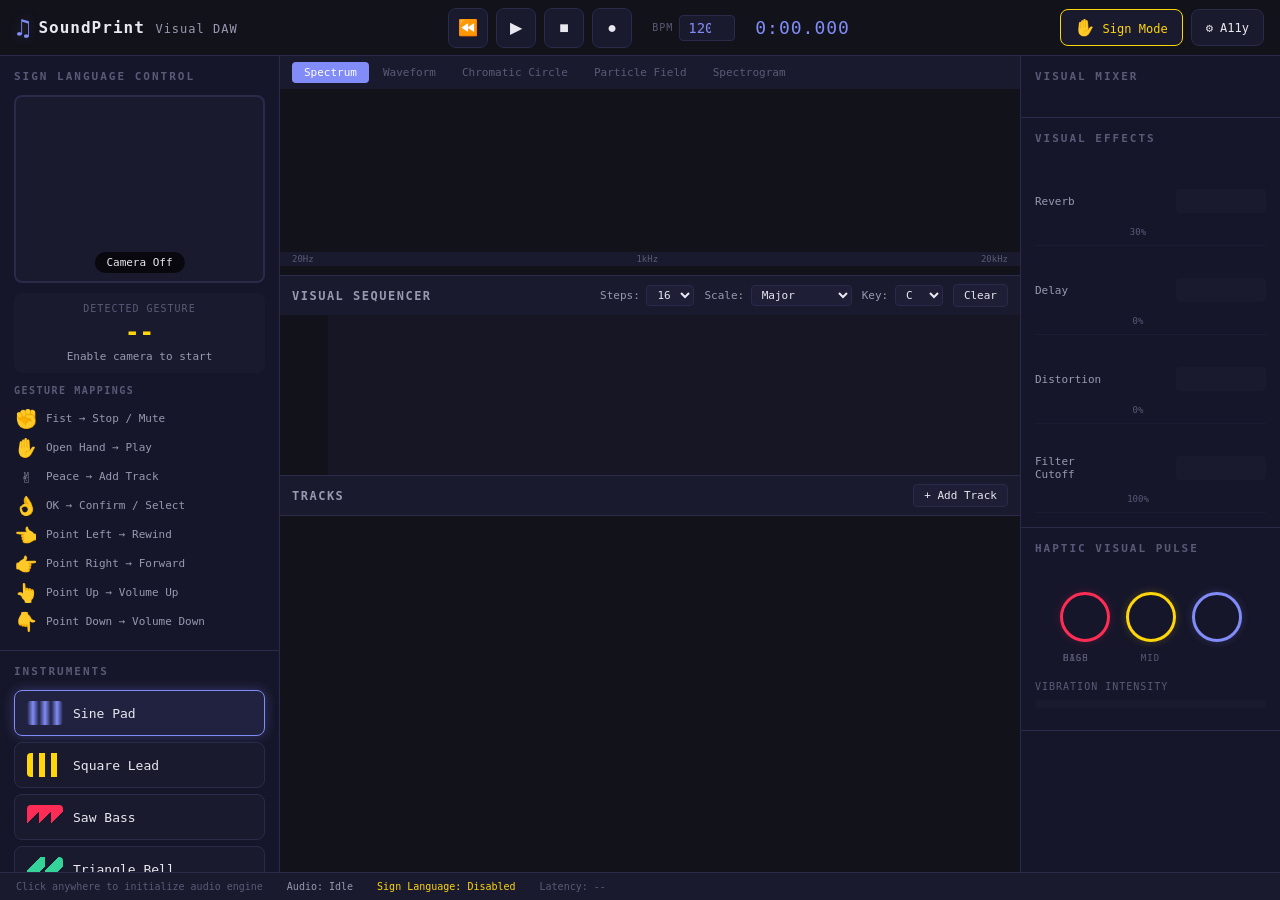
==== visual-daw/index.html @ dd6cb43b "Add Visual DAW concept with sign language control and multi-mode visualization A visual-first DAW de" ====
<!DOCTYPE html>
<html lang="en">
<head>
  <meta charset="UTF-8">
  <meta name="viewport" content="width=device-width, initial-scale=1.0">
  <title>SoundPrint Visual DAW - See Your Sound</title>
  <link rel="stylesheet" href="style.css">
</head>
<body>
  <div id="app">
    <!-- Top Bar -->
    <header id="top-bar">
      <div class="logo">
        <span class="logo-icon">&#9835;</span>
        <span class="logo-text">SoundPrint <span class="subtitle">Visual DAW</span></span>
      </div>
      <div class="transport-controls">
        <button id="btn-rewind" class="transport-btn" title="Rewind" aria-label="Rewind">&#9194;</button>
        <button id="btn-play" class="transport-btn play-btn" title="Play" aria-label="Play">&#9654;</button>
        <button id="btn-stop" class="transport-btn" title="Stop" aria-label="Stop">&#9632;</button>
        <button id="btn-record" class="transport-btn record-btn" title="Record" aria-label="Record">&#9679;</button>
        <div class="bpm-display">
          <label for="bpm-input">BPM</label>
          <input type="number" id="bpm-input" value="120" min="40" max="300" step="1">
        </div>
        <div class="time-sig">
          <span id="time-display">0:00.000</span>
        </div>
      </div>
      <div class="top-actions">
        <button id="btn-sign-language" class="action-btn sign-btn" title="Enable Sign Language Control">
          <span class="hand-icon">&#9995;</span> Sign Mode
        </button>
        <button id="btn-accessibility" class="action-btn" title="Accessibility Settings">&#9881; A11y</button>
      </div>
    </header>

    <!-- Main Content Area -->
    <main id="main-content">
      <!-- Left Panel - Instruments & Sign Language -->
      <aside id="left-panel">
        <div class="panel-section" id="sign-language-panel">
          <h3>Sign Language Control</h3>
          <div id="camera-feed-container">
            <video id="camera-feed" autoplay playsinline muted></video>
            <canvas id="gesture-overlay"></canvas>
            <div id="gesture-status">Camera Off</div>
          </div>
          <div id="detected-gesture">
            <div class="gesture-label">Detected Gesture</div>
            <div id="gesture-name">--</div>
            <div id="gesture-action">Enable camera to start</div>
          </div>
          <div id="gesture-mappings">
            <h4>Gesture Mappings</h4>
            <div class="mapping-item">
              <span class="gesture-icon">&#9994;</span>
              <span class="mapping-desc">Fist &rarr; Stop / Mute</span>
            </div>
            <div class="mapping-item">
              <span class="gesture-icon">&#9995;</span>
              <span class="mapping-desc">Open Hand &rarr; Play</span>
            </div>
            <div class="mapping-item">
              <span class="gesture-icon">&#9996;</span>
              <span class="mapping-desc">Peace &rarr; Add Track</span>
            </div>
            <div class="mapping-item">
              <span class="gesture-icon">&#128076;</span>
              <span class="mapping-desc">OK &rarr; Confirm / Select</span>
            </div>
            <div class="mapping-item">
              <span class="gesture-icon">&#128072;</span>
              <span class="mapping-desc">Point Left &rarr; Rewind</span>
            </div>
            <div class="mapping-item">
              <span class="gesture-icon">&#128073;</span>
              <span class="mapping-desc">Point Right &rarr; Forward</span>
            </div>
            <div class="mapping-item">
              <span class="gesture-icon">&#128070;</span>
              <span class="mapping-desc">Point Up &rarr; Volume Up</span>
            </div>
            <div class="mapping-item">
              <span class="gesture-icon">&#128071;</span>
              <span class="mapping-desc">Point Down &rarr; Volume Down</span>
            </div>
          </div>
        </div>

        <div class="panel-section" id="instruments-panel">
          <h3>Instruments</h3>
          <div class="instrument-list">
            <button class="instrument-btn active" data-instrument="sine">
              <div class="inst-visual sine-wave"></div>
              <span>Sine Pad</span>
            </button>
            <button class="instrument-btn" data-instrument="square">
              <div class="inst-visual square-wave"></div>
              <span>Square Lead</span>
            </button>
            <button class="instrument-btn" data-instrument="sawtooth">
              <div class="inst-visual saw-wave"></div>
              <span>Saw Bass</span>
            </button>
            <button class="instrument-btn" data-instrument="triangle">
              <div class="inst-visual tri-wave"></div>
              <span>Triangle Bell</span>
            </button>
            <button class="instrument-btn" data-instrument="drums">
              <div class="inst-visual drum-icon"></div>
              <span>Drum Kit</span>
            </button>
            <button class="instrument-btn" data-instrument="noise">
              <div class="inst-visual noise-icon"></div>
              <span>Noise / FX</span>
            </button>
          </div>
        </div>
      </aside>

      <!-- Center - Visualization + Timeline -->
      <section id="center-panel">
        <!-- Main Visualization Area -->
        <div id="visualization-area">
          <div id="viz-tabs">
            <button class="viz-tab active" data-viz="spectrum">Spectrum</button>
            <button class="viz-tab" data-viz="waveform">Waveform</button>
            <button class="viz-tab" data-viz="chromatic">Chromatic Circle</button>
            <button class="viz-tab" data-viz="particles">Particle Field</button>
            <button class="viz-tab" data-viz="spectrogram">Spectrogram</button>
          </div>
          <canvas id="main-viz-canvas"></canvas>
          <div id="frequency-legend">
            <span class="freq-low">20Hz</span>
            <span class="freq-mid">1kHz</span>
            <span class="freq-high">20kHz</span>
          </div>
        </div>

        <!-- Visual Piano Roll / Sequencer -->
        <div id="sequencer-area">
          <div id="sequencer-header">
            <h3>Visual Sequencer</h3>
            <div class="seq-controls">
              <label>Steps: <select id="step-count">
                <option value="8">8</option>
                <option value="16" selected>16</option>
                <option value="32">32</option>
                <option value="64">64</option>
              </select></label>
              <label>Scale: <select id="scale-select">
                <option value="chromatic">Chromatic</option>
                <option value="major" selected>Major</option>
                <option value="minor">Minor</option>
                <option value="pentatonic">Pentatonic</option>
                <option value="blues">Blues</option>
              </select></label>
              <label>Key: <select id="key-select">
                <option value="C">C</option>
                <option value="C#">C#</option>
                <option value="D">D</option>
                <option value="D#">D#</option>
                <option value="E">E</option>
                <option value="F">F</option>
                <option value="F#">F#</option>
                <option value="G">G</option>
                <option value="G#">G#</option>
                <option value="A">A</option>
                <option value="A#">A#</option>
                <option value="B">B</option>
              </select></label>
              <button id="clear-seq" class="seq-btn">Clear</button>
            </div>
          </div>
          <div id="sequencer-grid-container">
            <div id="note-labels"></div>
            <div id="sequencer-grid"></div>
          </div>
        </div>

        <!-- Track Timeline -->
        <div id="track-area">
          <div id="track-header">
            <h3>Tracks</h3>
            <button id="add-track-btn" class="seq-btn">+ Add Track</button>
          </div>
          <div id="tracks-container">
            <!-- Tracks rendered by JS -->
          </div>
        </div>
      </section>

      <!-- Right Panel - Visual Mixer & Effects -->
      <aside id="right-panel">
        <div class="panel-section" id="visual-mixer">
          <h3>Visual Mixer</h3>
          <div id="mixer-channels">
            <!-- Mixer channels rendered by JS -->
          </div>
        </div>

        <div class="panel-section" id="effects-panel">
          <h3>Visual Effects</h3>
          <div class="effect-control">
            <label>Reverb</label>
            <div class="visual-knob" data-param="reverb" data-value="0.3">
              <canvas class="knob-canvas" width="60" height="60"></canvas>
              <span class="knob-value">30%</span>
            </div>
            <div class="effect-viz reverb-viz"></div>
          </div>
          <div class="effect-control">
            <label>Delay</label>
            <div class="visual-knob" data-param="delay" data-value="0.0">
              <canvas class="knob-canvas" width="60" height="60"></canvas>
              <span class="knob-value">0%</span>
            </div>
            <div class="effect-viz delay-viz"></div>
          </div>
          <div class="effect-control">
            <label>Distortion</label>
            <div class="visual-knob" data-param="distortion" data-value="0.0">
              <canvas class="knob-canvas" width="60" height="60"></canvas>
              <span class="knob-value">0%</span>
            </div>
            <div class="effect-viz dist-viz"></div>
          </div>
          <div class="effect-control">
            <label>Filter Cutoff</label>
            <div class="visual-knob" data-param="filter" data-value="1.0">
              <canvas class="knob-canvas" width="60" height="60"></canvas>
              <span class="knob-value">100%</span>
            </div>
            <div class="effect-viz filter-viz"></div>
          </div>
        </div>

        <!-- Haptic Visual Feedback -->
        <div class="panel-section" id="haptic-panel">
          <h3>Haptic Visual Pulse</h3>
          <div id="haptic-display">
            <div class="pulse-ring" id="pulse-bass"></div>
            <div class="pulse-ring" id="pulse-mid"></div>
            <div class="pulse-ring" id="pulse-high"></div>
            <div class="pulse-label">Bass</div>
            <div class="pulse-label mid-label">Mid</div>
            <div class="pulse-label high-label">High</div>
          </div>
          <div id="vibration-indicator">
            <span>Vibration Intensity</span>
            <div class="vib-bar-container">
              <div class="vib-bar" id="vib-bar"></div>
            </div>
          </div>
        </div>
      </aside>
    </main>

    <!-- Bottom Status Bar -->
    <footer id="status-bar">
      <span id="status-text">Ready - Visual DAW Loaded</span>
      <span id="audio-status">Audio: Idle</span>
      <span id="sign-status">Sign Language: Disabled</span>
      <span id="latency-display">Latency: --</span>
    </footer>
  </div>

  <!-- Accessibility Overlay -->
  <div id="a11y-overlay" class="overlay hidden">
    <div class="overlay-content">
      <h2>Accessibility Settings</h2>
      <button class="close-overlay" aria-label="Close">&times;</button>
      <div class="a11y-options">
        <label class="a11y-option">
          <input type="checkbox" id="opt-high-contrast"> High Contrast Mode
        </label>
        <label class="a11y-option">
          <input type="checkbox" id="opt-flash-alerts" checked> Flash Alerts for Beat
        </label>
        <label class="a11y-option">
          <input type="checkbox" id="opt-color-blind"> Color Blind Friendly Palette
        </label>
        <label class="a11y-option">
          <input type="checkbox" id="opt-large-viz" checked> Large Visualizations
        </label>
        <label class="a11y-option">
          <input type="checkbox" id="opt-haptic" checked> Haptic Pulse Display
        </label>
        <label class="a11y-option">
          <input type="checkbox" id="opt-screen-reader"> Screen Reader Descriptions
        </label>
        <div class="a11y-option">
          <label for="viz-intensity">Visualization Intensity</label>
          <input type="range" id="viz-intensity" min="0.2" max="2.0" step="0.1" value="1.0">
        </div>
        <div class="a11y-option">
          <label for="flash-rate">Beat Flash Rate</label>
          <input type="range" id="flash-rate" min="0.5" max="3.0" step="0.1" value="1.0">
        </div>
      </div>
    </div>
  </div>

  <script src="audio-engine.js"></script>
  <script src="visualizer.js"></script>
  <script src="sign-language.js"></script>
  <script src="sequencer.js"></script>
  <script src="app.js"></script>
</body>
</html>
---- visual-daw/style.css ----
/* ============================================
   SoundPrint Visual DAW - Stylesheet
   A DAW designed for visual-first music creation
   with sign language control support
   ============================================ */

:root {
  /* Core palette - frequency-mapped colors */
  --color-bass: #ff2d55;       /* Low frequencies - deep red/pink */
  --color-low-mid: #ff6b35;    /* Low-mid - orange */
  --color-mid: #ffd60a;        /* Mid frequencies - gold */
  --color-high-mid: #34d399;   /* High-mid - green */
  --color-high: #818cf8;       /* High frequencies - indigo */
  --color-ultra-high: #c084fc; /* Ultra high - purple */

  /* UI colors */
  --bg-primary: #0a0a0f;
  --bg-secondary: #12121a;
  --bg-tertiary: #1a1a2e;
  --bg-panel: #16162a;
  --bg-surface: #1e1e36;
  --border-color: #2a2a4a;
  --text-primary: #e8e8f0;
  --text-secondary: #9898b0;
  --text-muted: #5a5a78;
  --accent: #818cf8;
  --accent-hover: #6366f1;
  --accent-glow: rgba(129, 140, 248, 0.3);
  --success: #34d399;
  --warning: #fbbf24;
  --danger: #ef4444;
  --record-red: #ff2d55;

  /* Layout */
  --header-height: 56px;
  --footer-height: 28px;
  --left-panel-width: 280px;
  --right-panel-width: 260px;

  /* Animation */
  --transition-fast: 0.15s ease;
  --transition-normal: 0.25s ease;
}

/* Color Blind Friendly Palette */
.color-blind-mode {
  --color-bass: #d55e00;
  --color-low-mid: #e69f00;
  --color-mid: #f0e442;
  --color-high-mid: #009e73;
  --color-high: #0072b2;
  --color-ultra-high: #cc79a7;
}

/* High Contrast Mode */
.high-contrast {
  --bg-primary: #000000;
  --bg-secondary: #0a0a0a;
  --bg-tertiary: #1a1a1a;
  --bg-panel: #0d0d0d;
  --bg-surface: #1a1a1a;
  --border-color: #ffffff;
  --text-primary: #ffffff;
  --text-secondary: #cccccc;
  --text-muted: #888888;
  --accent: #00ffff;
  --accent-hover: #00cccc;
}

/* Reset */
*, *::before, *::after {
  margin: 0;
  padding: 0;
  box-sizing: border-box;
}

body {
  font-family: 'SF Mono', 'Fira Code', 'Cascadia Code', 'JetBrains Mono', monospace;
  background: var(--bg-primary);
  color: var(--text-primary);
  overflow: hidden;
  height: 100vh;
  width: 100vw;
}

#app {
  display: flex;
  flex-direction: column;
  height: 100vh;
}

/* ============================================
   Top Bar / Transport Controls
   ============================================ */

#top-bar {
  display: flex;
  align-items: center;
  justify-content: space-between;
  height: var(--header-height);
  padding: 0 16px;
  background: var(--bg-secondary);
  border-bottom: 1px solid var(--border-color);
  z-index: 100;
}

.logo {
  display: flex;
  align-items: center;
  gap: 8px;
}

.logo-icon {
  font-size: 24px;
  color: var(--accent);
  text-shadow: 0 0 12px var(--accent-glow);
}

.logo-text {
  font-size: 16px;
  font-weight: 700;
  letter-spacing: 1px;
}

.logo-text .subtitle {
  color: var(--text-secondary);
  font-weight: 400;
  font-size: 12px;
}

.transport-controls {
  display: flex;
  align-items: center;
  gap: 8px;
}

.transport-btn {
  width: 40px;
  height: 40px;
  border: 1px solid var(--border-color);
  border-radius: 8px;
  background: var(--bg-tertiary);
  color: var(--text-primary);
  font-size: 16px;
  cursor: pointer;
  transition: all var(--transition-fast);
  display: flex;
  align-items: center;
  justify-content: center;
}

.transport-btn:hover {
  background: var(--bg-surface);
  border-color: var(--accent);
  box-shadow: 0 0 8px var(--accent-glow);
}

.play-btn.active {
  background: var(--success);
  color: #000;
  border-color: var(--success);
  box-shadow: 0 0 16px rgba(52, 211, 153, 0.4);
}

.record-btn.active {
  background: var(--record-red);
  color: #fff;
  border-color: var(--record-red);
  box-shadow: 0 0 16px rgba(255, 45, 85, 0.4);
  animation: record-pulse 1s infinite;
}

@keyframes record-pulse {
  0%, 100% { box-shadow: 0 0 8px rgba(255, 45, 85, 0.3); }
  50% { box-shadow: 0 0 24px rgba(255, 45, 85, 0.6); }
}

.bpm-display {
  display: flex;
  align-items: center;
  gap: 6px;
  margin-left: 12px;
}

.bpm-display label {
  font-size: 10px;
  color: var(--text-muted);
  text-transform: uppercase;
  letter-spacing: 1px;
}

#bpm-input {
  width: 56px;
  padding: 4px 8px;
  background: var(--bg-tertiary);
  border: 1px solid var(--border-color);
  border-radius: 4px;
  color: var(--accent);
  font-family: inherit;
  font-size: 14px;
  text-align: center;
}

.time-sig {
  margin-left: 12px;
}

#time-display {
  font-size: 18px;
  color: var(--accent);
  font-variant-numeric: tabular-nums;
  letter-spacing: 1px;
}

.top-actions {
  display: flex;
  gap: 8px;
}

.action-btn {
  padding: 8px 14px;
  border: 1px solid var(--border-color);
  border-radius: 8px;
  background: var(--bg-tertiary);
  color: var(--text-primary);
  font-family: inherit;
  font-size: 12px;
  cursor: pointer;
  transition: all var(--transition-fast);
}

.action-btn:hover {
  border-color: var(--accent);
  box-shadow: 0 0 8px var(--accent-glow);
}

.sign-btn {
  border-color: var(--color-mid);
  color: var(--color-mid);
}

.sign-btn.active {
  background: rgba(255, 214, 10, 0.15);
  border-color: var(--color-mid);
  box-shadow: 0 0 16px rgba(255, 214, 10, 0.3);
}

.hand-icon {
  font-size: 16px;
}

/* ============================================
   Main Layout
   ============================================ */

#main-content {
  display: flex;
  flex: 1;
  overflow: hidden;
}

/* ============================================
   Left Panel - Instruments & Sign Language
   ============================================ */

#left-panel {
  width: var(--left-panel-width);
  background: var(--bg-panel);
  border-right: 1px solid var(--border-color);
  overflow-y: auto;
  flex-shrink: 0;
}

.panel-section {
  padding: 14px;
  border-bottom: 1px solid var(--border-color);
}

.panel-section h3 {
  font-size: 11px;
  text-transform: uppercase;
  letter-spacing: 2px;
  color: var(--text-muted);
  margin-bottom: 12px;
}

.panel-section h4 {
  font-size: 10px;
  text-transform: uppercase;
  letter-spacing: 1.5px;
  color: var(--text-muted);
  margin: 12px 0 8px;
}

/* Camera feed for sign language */
#camera-feed-container {
  position: relative;
  width: 100%;
  aspect-ratio: 4/3;
  background: var(--bg-tertiary);
  border-radius: 8px;
  overflow: hidden;
  border: 2px solid var(--border-color);
  margin-bottom: 10px;
}

#camera-feed {
  width: 100%;
  height: 100%;
  object-fit: cover;
  transform: scaleX(-1);
}

#gesture-overlay {
  position: absolute;
  top: 0;
  left: 0;
  width: 100%;
  height: 100%;
  pointer-events: none;
}

#gesture-status {
  position: absolute;
  bottom: 8px;
  left: 50%;
  transform: translateX(-50%);
  background: rgba(0, 0, 0, 0.7);
  color: var(--text-primary);
  padding: 4px 12px;
  border-radius: 12px;
  font-size: 11px;
}

#detected-gesture {
  text-align: center;
  padding: 10px;
  background: var(--bg-tertiary);
  border-radius: 8px;
  margin-bottom: 10px;
}

.gesture-label {
  font-size: 10px;
  color: var(--text-muted);
  text-transform: uppercase;
  letter-spacing: 1px;
}

#gesture-name {
  font-size: 24px;
  font-weight: 700;
  color: var(--color-mid);
  margin: 4px 0;
}

#gesture-action {
  font-size: 11px;
  color: var(--text-secondary);
}

#gesture-mappings {
  font-size: 12px;
}

.mapping-item {
  display: flex;
  align-items: center;
  gap: 8px;
  padding: 4px 0;
  color: var(--text-secondary);
}

.gesture-icon {
  font-size: 18px;
  width: 24px;
  text-align: center;
}

.mapping-desc {
  font-size: 11px;
}

/* Instruments */
.instrument-list {
  display: flex;
  flex-direction: column;
  gap: 6px;
}

.instrument-btn {
  display: flex;
  align-items: center;
  gap: 10px;
  width: 100%;
  padding: 10px 12px;
  border: 1px solid var(--border-color);
  border-radius: 8px;
  background: var(--bg-tertiary);
  color: var(--text-primary);
  cursor: pointer;
  transition: all var(--transition-fast);
  font-family: inherit;
  font-size: 13px;
  text-align: left;
}

.instrument-btn:hover {
  border-color: var(--accent);
  background: var(--bg-surface);
}

.instrument-btn.active {
  border-color: var(--accent);
  background: rgba(129, 140, 248, 0.1);
  box-shadow: 0 0 12px var(--accent-glow);
}

.inst-visual {
  width: 36px;
  height: 24px;
  border-radius: 4px;
  position: relative;
  overflow: hidden;
}

.sine-wave {
  background: linear-gradient(90deg,
    transparent 0%, var(--color-high) 25%,
    transparent 50%, var(--color-high) 75%,
    transparent 100%);
  background-size: 24px 24px;
}

.square-wave {
  background: repeating-linear-gradient(90deg,
    var(--color-mid) 0px, var(--color-mid) 6px,
    transparent 6px, transparent 12px);
}

.saw-wave {
  background: linear-gradient(135deg, var(--color-bass) 50%, transparent 50%);
  background-size: 12px 24px;
}

.tri-wave {
  background: linear-gradient(135deg, transparent 33%, var(--color-high-mid) 33%, var(--color-high-mid) 66%, transparent 66%);
  background-size: 18px 24px;
}

.drum-icon {
  background: radial-gradient(circle, var(--color-low-mid) 30%, transparent 30%),
    radial-gradient(circle at 70% 70%, var(--color-bass) 20%, transparent 20%);
  background-color: var(--bg-surface);
}

.noise-icon {
  background: repeating-conic-gradient(var(--color-ultra-high) 0% 5%, transparent 5% 10%);
  background-size: 8px 8px;
}

/* ============================================
   Center Panel - Visualization + Sequencer
   ============================================ */

#center-panel {
  flex: 1;
  display: flex;
  flex-direction: column;
  overflow: hidden;
  min-width: 0;
}

/* Visualization Area */
#visualization-area {
  position: relative;
  height: 220px;
  background: var(--bg-secondary);
  border-bottom: 1px solid var(--border-color);
  flex-shrink: 0;
}

#viz-tabs {
  display: flex;
  gap: 2px;
  padding: 6px 12px;
  background: var(--bg-tertiary);
}

.viz-tab {
  padding: 4px 12px;
  border: none;
  border-radius: 4px;
  background: transparent;
  color: var(--text-muted);
  font-family: inherit;
  font-size: 11px;
  cursor: pointer;
  transition: all var(--transition-fast);
}

.viz-tab:hover {
  color: var(--text-primary);
}

.viz-tab.active {
  background: var(--accent);
  color: #fff;
}

#main-viz-canvas {
  width: 100%;
  height: calc(100% - 56px);
  display: block;
}

#frequency-legend {
  display: flex;
  justify-content: space-between;
  padding: 2px 12px;
  font-size: 9px;
  color: var(--text-muted);
  background: var(--bg-tertiary);
}

/* Sequencer Area */
#sequencer-area {
  height: 200px;
  background: var(--bg-secondary);
  border-bottom: 1px solid var(--border-color);
  flex-shrink: 0;
  display: flex;
  flex-direction: column;
}

#sequencer-header {
  display: flex;
  justify-content: space-between;
  align-items: center;
  padding: 8px 12px;
  background: var(--bg-tertiary);
}

#sequencer-header h3 {
  font-size: 12px;
  text-transform: uppercase;
  letter-spacing: 1.5px;
  color: var(--text-secondary);
}

.seq-controls {
  display: flex;
  gap: 10px;
  align-items: center;
  font-size: 11px;
  color: var(--text-secondary);
}

.seq-controls select {
  background: var(--bg-surface);
  border: 1px solid var(--border-color);
  color: var(--text-primary);
  padding: 2px 6px;
  border-radius: 4px;
  font-family: inherit;
  font-size: 11px;
}

.seq-btn {
  padding: 4px 10px;
  border: 1px solid var(--border-color);
  border-radius: 4px;
  background: var(--bg-surface);
  color: var(--text-primary);
  font-family: inherit;
  font-size: 11px;
  cursor: pointer;
  transition: all var(--transition-fast);
}

.seq-btn:hover {
  border-color: var(--accent);
  box-shadow: 0 0 6px var(--accent-glow);
}

#sequencer-grid-container {
  flex: 1;
  display: flex;
  overflow: auto;
}

#note-labels {
  width: 48px;
  flex-shrink: 0;
  display: flex;
  flex-direction: column;
}

.note-label {
  height: 20px;
  display: flex;
  align-items: center;
  justify-content: flex-end;
  padding-right: 6px;
  font-size: 10px;
  color: var(--text-muted);
  border-bottom: 1px solid rgba(42, 42, 74, 0.3);
}

.note-label.sharp {
  color: var(--text-secondary);
  background: rgba(129, 140, 248, 0.05);
}

#sequencer-grid {
  flex: 1;
  display: grid;
  gap: 1px;
  background: rgba(42, 42, 74, 0.2);
  overflow: auto;
}

.seq-cell {
  width: 100%;
  height: 20px;
  background: var(--bg-primary);
  cursor: pointer;
  transition: background var(--transition-fast);
  border-radius: 2px;
  position: relative;
}

.seq-cell:hover {
  background: var(--bg-surface);
}

.seq-cell.active {
  border-radius: 3px;
  animation: note-glow 0.3s ease-out;
}

.seq-cell.beat-marker {
  border-left: 1px solid rgba(129, 140, 248, 0.15);
}

.seq-cell.playing {
  box-shadow: inset 0 0 8px rgba(255, 255, 255, 0.3);
}

@keyframes note-glow {
  0% { transform: scale(1.2); }
  100% { transform: scale(1); }
}

/* Track Area */
#track-area {
  flex: 1;
  background: var(--bg-secondary);
  overflow-y: auto;
  min-height: 100px;
}

#track-header {
  display: flex;
  justify-content: space-between;
  align-items: center;
  padding: 8px 12px;
  background: var(--bg-tertiary);
  border-bottom: 1px solid var(--border-color);
  position: sticky;
  top: 0;
  z-index: 10;
}

#track-header h3 {
  font-size: 12px;
  text-transform: uppercase;
  letter-spacing: 1.5px;
  color: var(--text-secondary);
}

#tracks-container {
  padding: 4px 0;
}

.track {
  display: flex;
  align-items: center;
  height: 48px;
  border-bottom: 1px solid rgba(42, 42, 74, 0.3);
  transition: background var(--transition-fast);
}

.track:hover {
  background: rgba(129, 140, 248, 0.03);
}

.track-info {
  width: 160px;
  padding: 0 12px;
  display: flex;
  align-items: center;
  gap: 8px;
  flex-shrink: 0;
}

.track-color {
  width: 4px;
  height: 32px;
  border-radius: 2px;
}

.track-name {
  font-size: 12px;
  font-weight: 500;
}

.track-controls {
  display: flex;
  gap: 4px;
  padding: 0 8px;
  flex-shrink: 0;
}

.track-ctrl-btn {
  width: 24px;
  height: 24px;
  border: 1px solid var(--border-color);
  border-radius: 4px;
  background: var(--bg-tertiary);
  color: var(--text-muted);
  font-size: 10px;
  cursor: pointer;
  display: flex;
  align-items: center;
  justify-content: center;
  font-family: inherit;
  transition: all var(--transition-fast);
}

.track-ctrl-btn:hover {
  border-color: var(--accent);
  color: var(--text-primary);
}

.track-ctrl-btn.muted {
  background: var(--danger);
  color: #fff;
  border-color: var(--danger);
}

.track-ctrl-btn.soloed {
  background: var(--warning);
  color: #000;
  border-color: var(--warning);
}

.track-timeline {
  flex: 1;
  height: 100%;
  background: var(--bg-primary);
  position: relative;
  overflow: hidden;
}

.track-waveform {
  width: 100%;
  height: 100%;
}

/* ============================================
   Right Panel - Mixer & Effects
   ============================================ */

#right-panel {
  width: var(--right-panel-width);
  background: var(--bg-panel);
  border-left: 1px solid var(--border-color);
  overflow-y: auto;
  flex-shrink: 0;
}

/* Visual Mixer */
#mixer-channels {
  display: flex;
  gap: 8px;
  padding: 4px 0;
  flex-wrap: wrap;
  justify-content: center;
}

.mixer-channel {
  display: flex;
  flex-direction: column;
  align-items: center;
  gap: 4px;
  width: 44px;
}

.mixer-channel-label {
  font-size: 9px;
  color: var(--text-muted);
  text-align: center;
  width: 100%;
  overflow: hidden;
  text-overflow: ellipsis;
  white-space: nowrap;
}

.mixer-fader-container {
  width: 8px;
  height: 80px;
  background: var(--bg-tertiary);
  border-radius: 4px;
  position: relative;
  cursor: pointer;
  border: 1px solid var(--border-color);
}

.mixer-fader-fill {
  position: absolute;
  bottom: 0;
  width: 100%;
  border-radius: 0 0 3px 3px;
  transition: height 0.1s ease;
}

.mixer-fader-handle {
  position: absolute;
  width: 16px;
  height: 6px;
  left: -4px;
  background: var(--text-primary);
  border-radius: 3px;
  cursor: grab;
  box-shadow: 0 1px 3px rgba(0,0,0,0.4);
}

.mixer-meter {
  width: 6px;
  height: 60px;
  background: var(--bg-tertiary);
  border-radius: 3px;
  overflow: hidden;
  position: relative;
}

.mixer-meter-fill {
  position: absolute;
  bottom: 0;
  width: 100%;
  background: linear-gradient(to top, var(--success), var(--warning) 70%, var(--danger) 95%);
  transition: height 0.05s ease;
  border-radius: 0 0 2px 2px;
}

/* Effects */
.effect-control {
  display: flex;
  align-items: center;
  gap: 8px;
  padding: 8px 0;
  border-bottom: 1px solid rgba(42, 42, 74, 0.3);
}

.effect-control label {
  font-size: 11px;
  color: var(--text-secondary);
  width: 65px;
  flex-shrink: 0;
}

.visual-knob {
  display: flex;
  flex-direction: column;
  align-items: center;
  cursor: pointer;
  user-select: none;
}

.knob-canvas {
  border-radius: 50%;
}

.knob-value {
  font-size: 9px;
  color: var(--text-muted);
  margin-top: 2px;
}

.effect-viz {
  flex: 1;
  height: 24px;
  background: var(--bg-tertiary);
  border-radius: 4px;
  overflow: hidden;
  position: relative;
}

/* Haptic Panel */
#haptic-display {
  display: flex;
  justify-content: center;
  align-items: center;
  gap: 16px;
  height: 100px;
  position: relative;
}

.pulse-ring {
  width: 50px;
  height: 50px;
  border-radius: 50%;
  border: 3px solid;
  display: flex;
  align-items: center;
  justify-content: center;
  transition: all 0.05s ease;
}

#pulse-bass {
  border-color: var(--color-bass);
  box-shadow: 0 0 8px rgba(255, 45, 85, 0.2);
}

#pulse-mid {
  border-color: var(--color-mid);
  box-shadow: 0 0 8px rgba(255, 214, 10, 0.2);
}

#pulse-high {
  border-color: var(--color-high);
  box-shadow: 0 0 8px rgba(129, 140, 248, 0.2);
}

.pulse-label {
  position: absolute;
  bottom: 4px;
  font-size: 9px;
  color: var(--text-muted);
  text-transform: uppercase;
  letter-spacing: 1px;
}

.pulse-label { left: 28px; }
.pulse-label.mid-label { left: 50%; transform: translateX(-50%); }
.pulse-label.high-label { right: 28px; }

#vibration-indicator {
  padding: 8px 0;
}

#vibration-indicator span {
  font-size: 10px;
  color: var(--text-muted);
  text-transform: uppercase;
  letter-spacing: 1px;
}

.vib-bar-container {
  height: 8px;
  background: var(--bg-tertiary);
  border-radius: 4px;
  margin-top: 6px;
  overflow: hidden;
}

.vib-bar {
  height: 100%;
  width: 0%;
  background: linear-gradient(90deg, var(--color-bass), var(--color-mid), var(--color-high));
  border-radius: 4px;
  transition: width 0.05s ease;
}

/* ============================================
   Status Bar
   ============================================ */

#status-bar {
  display: flex;
  align-items: center;
  gap: 24px;
  height: var(--footer-height);
  padding: 0 16px;
  background: var(--bg-tertiary);
  border-top: 1px solid var(--border-color);
  font-size: 10px;
  color: var(--text-muted);
}

#audio-status {
  color: var(--text-secondary);
}

#sign-status {
  color: var(--color-mid);
}

/* ============================================
   Accessibility Overlay
   ============================================ */

.overlay {
  position: fixed;
  top: 0;
  left: 0;
  width: 100%;
  height: 100%;
  background: rgba(0, 0, 0, 0.8);
  display: flex;
  align-items: center;
  justify-content: center;
  z-index: 1000;
}

.overlay.hidden {
  display: none;
}

.overlay-content {
  background: var(--bg-panel);
  border: 1px solid var(--border-color);
  border-radius: 12px;
  padding: 24px;
  width: 400px;
  max-width: 90%;
  position: relative;
}

.overlay-content h2 {
  font-size: 18px;
  margin-bottom: 16px;
}

.close-overlay {
  position: absolute;
  top: 12px;
  right: 16px;
  background: none;
  border: none;
  color: var(--text-muted);
  font-size: 24px;
  cursor: pointer;
}

.close-overlay:hover {
  color: var(--text-primary);
}

.a11y-options {
  display: flex;
  flex-direction: column;
  gap: 12px;
}

.a11y-option {
  display: flex;
  align-items: center;
  gap: 10px;
  font-size: 13px;
  color: var(--text-secondary);
  cursor: pointer;
}

.a11y-option input[type="checkbox"] {
  accent-color: var(--accent);
  width: 16px;
  height: 16px;
}

.a11y-option input[type="range"] {
  flex: 1;
  accent-color: var(--accent);
}

/* ============================================
   Beat Flash Animation
   ============================================ */

.beat-flash {
  animation: beat-flash-anim 0.1s ease-out;
}

@keyframes beat-flash-anim {
  0% { background: rgba(129, 140, 248, 0.15); }
  100% { background: transparent; }
}

/* ============================================
   Scrollbar Styling
   ============================================ */

::-webkit-scrollbar {
  width: 6px;
  height: 6px;
}

::-webkit-scrollbar-track {
  background: var(--bg-primary);
}

::-webkit-scrollbar-thumb {
  background: var(--border-color);
  border-radius: 3px;
}

::-webkit-scrollbar-thumb:hover {
  background: var(--accent);
}

/* ============================================
   Responsive (tablet fallback)
   ============================================ */

@media (max-width: 1100px) {
  #left-panel { width: 220px; }
  #right-panel { width: 200px; }
}

@media (max-width: 800px) {
  #left-panel, #right-panel { display: none; }
  :root {
    --left-panel-width: 0px;
    --right-panel-width: 0px;
  }
}
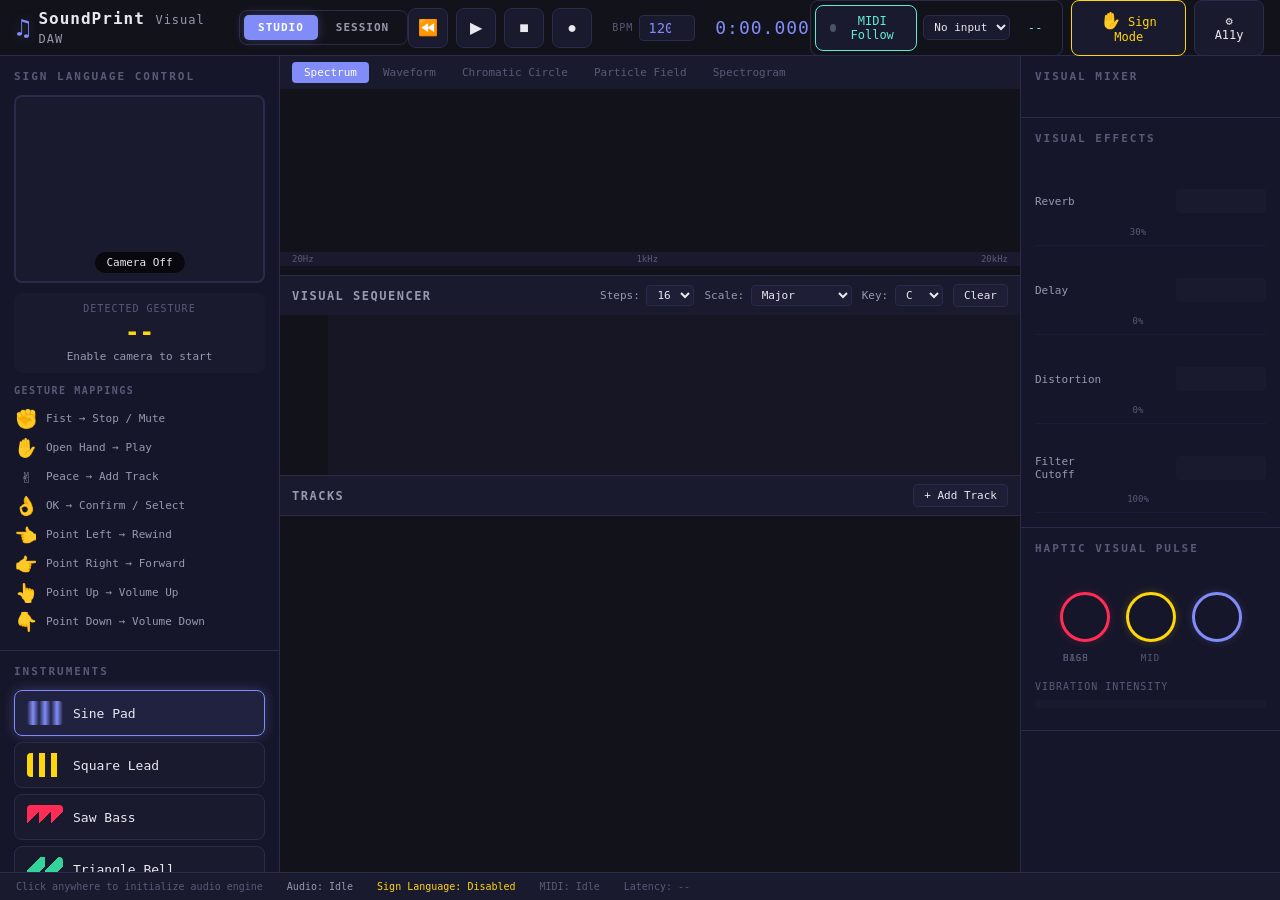
==== commit 7fa4ad2b: "wip: snapshot uncommitted work before machine migration Captures uncommitted changes from main so no" ====
--- a/visual-daw/index.html
+++ b/visual-daw/index.html
@@ -2,8 +2,19 @@
 <html lang="en">
 <head>
   <meta charset="UTF-8">
-  <meta name="viewport" content="width=device-width, initial-scale=1.0">
-  <title>SoundPrint Visual DAW - See Your Sound</title>
+  <meta name="viewport" content="width=device-width, initial-scale=1.0, maximum-scale=1.0, user-scalable=no, viewport-fit=cover">
+  <title>SoundPrint Visual DAW</title>
+  <meta name="theme-color" content="#0f0f1a">
+  <meta name="color-scheme" content="dark">
+  <!-- iOS PWA -->
+  <meta name="apple-mobile-web-app-capable" content="yes">
+  <meta name="mobile-web-app-capable" content="yes">
+  <meta name="apple-mobile-web-app-status-bar-style" content="black-translucent">
+  <meta name="apple-mobile-web-app-title" content="SoundPrint">
+  <meta name="format-detection" content="telephone=no">
+  <link rel="manifest" href="manifest.json">
+  <link rel="apple-touch-icon" href="apple-touch-icon.png">
+  <link rel="icon" type="image/svg+xml" href="icon.svg">
   <link rel="stylesheet" href="style.css">
 </head>
 <body>
@@ -14,6 +25,10 @@
         <span class="logo-icon">&#9835;</span>
         <span class="logo-text">SoundPrint <span class="subtitle">Visual DAW</span></span>
       </div>
+      <nav id="view-tabs" aria-label="Workspace mode">
+        <button class="view-tab active" data-view="studio" title="FL/Logic-style step + arrangement">Studio</button>
+        <button class="view-tab" data-view="session" title="Ableton-style clip launcher">Session</button>
+      </nav>
       <div class="transport-controls">
         <button id="btn-rewind" class="transport-btn" title="Rewind" aria-label="Rewind">&#9194;</button>
         <button id="btn-play" class="transport-btn play-btn" title="Play" aria-label="Play">&#9654;</button>
@@ -28,6 +43,16 @@
         </div>
       </div>
       <div class="top-actions">
+        <div id="midi-controls" class="midi-controls" title="Follow a synth via MIDI from your DAW">
+          <button id="btn-midi-follow" class="action-btn midi-btn">
+            <span class="midi-dot" aria-hidden="true"></span>
+            <span class="midi-label">MIDI Follow</span>
+          </button>
+          <select id="midi-input-select" class="midi-select" aria-label="MIDI input device">
+            <option value="">No input</option>
+          </select>
+          <span id="midi-note-display" class="midi-note-display" aria-live="polite">--</span>
+        </div>
         <button id="btn-sign-language" class="action-btn sign-btn" title="Enable Sign Language Control">
           <span class="hand-icon">&#9995;</span> Sign Mode
         </button>
@@ -136,6 +161,15 @@
             <span class="freq-mid">1kHz</span>
             <span class="freq-high">20kHz</span>
           </div>
+        </div>
+
+        <!-- Session View (Ableton clip launcher) -->
+        <div id="session-area" class="hidden">
+          <div id="session-header">
+            <h3>Session <span class="session-subtitle">clip launcher</span></h3>
+            <div class="session-hint">Click a clip to launch. Click a scene <span class="key">&#9654;</span> to fire the row. Click again to stop.</div>
+          </div>
+          <div id="session-grid-container"></div>
         </div>
 
         <!-- Visual Piano Roll / Sequencer -->
@@ -262,6 +296,7 @@
       <span id="status-text">Ready - Visual DAW Loaded</span>
       <span id="audio-status">Audio: Idle</span>
       <span id="sign-status">Sign Language: Disabled</span>
+      <span id="midi-status">MIDI: Idle</span>
       <span id="latency-display">Latency: --</span>
     </footer>
   </div>
@@ -303,9 +338,14 @@
   </div>
 
   <script src="audio-engine.js"></script>
+  <script src="voices/house-voices.js"></script>
+  <script src="voices/dnb-voices.js"></script>
+  <script src="voices/downtempo-voices.js"></script>
   <script src="visualizer.js"></script>
   <script src="sign-language.js"></script>
   <script src="sequencer.js"></script>
+  <script src="midi-follow.js"></script>
+  <script src="session-view.js"></script>
   <script src="app.js"></script>
 </body>
 </html>
--- a/visual-daw/style.css
+++ b/visual-daw/style.css
@@ -74,6 +74,13 @@
   box-sizing: border-box;
 }
 
+html, body {
+  -webkit-text-size-adjust: 100%;
+  -webkit-tap-highlight-color: transparent;
+  overscroll-behavior: none;
+  touch-action: manipulation;
+}
+
 body {
   font-family: 'SF Mono', 'Fira Code', 'Cascadia Code', 'JetBrains Mono', monospace;
   background: var(--bg-primary);
@@ -81,6 +88,26 @@
   overflow: hidden;
   height: 100vh;
   width: 100vw;
+  /* iPad PWA safe-area insets — respect notch/home indicator */
+  padding-top: env(safe-area-inset-top);
+  padding-bottom: env(safe-area-inset-bottom);
+  padding-left: env(safe-area-inset-left);
+  padding-right: env(safe-area-inset-right);
+  /* Disable iOS callout / selection on chrome */
+  -webkit-touch-callout: none;
+  -webkit-user-select: none;
+  user-select: none;
+}
+
+input, select, textarea {
+  -webkit-user-select: auto;
+  user-select: auto;
+}
+
+/* Larger touch targets — knobs, faders, buttons feel right under fingers */
+.visual-knob, .mixer-fader-container, .session-clip, .scene-launch,
+.track-head-stop, .view-tab, .genre-tab, .transport-btn, .action-btn {
+  touch-action: none;
 }
 
 #app {
@@ -247,6 +274,69 @@
 
 .hand-icon {
   font-size: 16px;
+}
+
+.midi-controls {
+  display: flex;
+  align-items: center;
+  gap: 6px;
+  padding: 4px 8px 4px 4px;
+  border: 1px solid var(--border-color);
+  border-radius: 8px;
+  background: var(--bg-secondary);
+}
+
+.midi-btn {
+  display: flex;
+  align-items: center;
+  gap: 6px;
+  border-color: #5eead4;
+  color: #5eead4;
+}
+
+.midi-btn.active {
+  background: rgba(94, 234, 212, 0.12);
+  box-shadow: 0 0 16px rgba(94, 234, 212, 0.35);
+}
+
+.midi-dot {
+  width: 8px;
+  height: 8px;
+  border-radius: 50%;
+  background: #475569;
+  box-shadow: 0 0 0 0 rgba(94, 234, 212, 0);
+  transition: background 120ms ease, box-shadow 120ms ease;
+}
+
+.midi-btn.active .midi-dot {
+  background: #5eead4;
+  box-shadow: 0 0 8px rgba(94, 234, 212, 0.7);
+}
+
+.midi-dot.flash {
+  background: #f0fdfa;
+  box-shadow: 0 0 14px rgba(94, 234, 212, 0.95);
+}
+
+.midi-select {
+  background: var(--bg-tertiary);
+  color: var(--text-primary);
+  border: 1px solid var(--border-color);
+  border-radius: 6px;
+  padding: 4px 6px;
+  font-family: inherit;
+  font-size: 11px;
+  max-width: 180px;
+}
+
+.midi-note-display {
+  min-width: 38px;
+  text-align: center;
+  font-family: 'JetBrains Mono', 'SF Mono', monospace;
+  font-size: 12px;
+  color: #5eead4;
+  font-variant-numeric: tabular-nums;
+  letter-spacing: 0.5px;
 }
 
 /* ============================================
@@ -1018,6 +1108,345 @@
   display: none;
 }
 
+.hidden {
+  display: none !important;
+}
+
+/* ============================================
+   View Tabs (Studio / Session toggle)
+   ============================================ */
+
+#view-tabs {
+  display: flex;
+  gap: 4px;
+  padding: 4px;
+  background: var(--bg-secondary);
+  border: 1px solid var(--border-color);
+  border-radius: 8px;
+  margin-left: 16px;
+}
+
+.view-tab {
+  padding: 6px 14px;
+  border: none;
+  background: transparent;
+  color: var(--text-secondary, #8b8b9b);
+  font-family: inherit;
+  font-size: 11px;
+  font-weight: 600;
+  letter-spacing: 1px;
+  text-transform: uppercase;
+  cursor: pointer;
+  border-radius: 5px;
+  transition: all var(--transition-fast);
+}
+
+.view-tab:hover {
+  color: var(--text-primary, #e8e8f0);
+}
+
+.view-tab.active {
+  background: var(--accent);
+  color: #fff;
+  box-shadow: 0 0 12px var(--accent-glow);
+}
+
+.view-tab[data-view="session"].active {
+  background: #5eead4;
+  color: #042f2e;
+  box-shadow: 0 0 12px rgba(94, 234, 212, 0.5);
+}
+
+/* ============================================
+   Session View - Clip Launcher
+   ============================================ */
+
+#session-area {
+  flex: 1;
+  display: flex;
+  flex-direction: column;
+  padding: 16px 20px;
+  background: var(--bg-secondary);
+  border-top: 1px solid var(--border-color);
+  min-height: 0;
+}
+
+#session-header {
+  display: flex;
+  justify-content: space-between;
+  align-items: baseline;
+  margin-bottom: 12px;
+}
+
+#session-header h3 {
+  font-size: 13px;
+  letter-spacing: 2px;
+  color: #5eead4;
+  text-transform: uppercase;
+  margin: 0;
+}
+
+.session-subtitle {
+  font-size: 10px;
+  color: var(--text-secondary, #8b8b9b);
+  font-weight: normal;
+  letter-spacing: 1px;
+}
+
+.session-hint {
+  font-size: 11px;
+  color: var(--text-secondary, #8b8b9b);
+}
+
+.session-hint .key {
+  display: inline-block;
+  padding: 0 4px;
+  border-radius: 3px;
+  background: rgba(94, 234, 212, 0.18);
+  color: #5eead4;
+  font-size: 9px;
+}
+
+#session-grid-container {
+  flex: 1;
+  overflow: auto;
+}
+
+.session-genre-bar {
+  display: flex;
+  align-items: stretch;
+  margin-bottom: 14px;
+}
+
+.genre-tabs {
+  display: flex;
+  gap: 6px;
+  padding: 4px;
+  background: var(--bg-tertiary, #1a1a2e);
+  border: 1px solid var(--border-color);
+  border-radius: 10px;
+  flex-wrap: wrap;
+}
+
+.genre-tab {
+  border: 1px solid transparent;
+  background: transparent;
+  color: var(--text-secondary, #8b8b9b);
+  padding: 8px 14px;
+  border-radius: 7px;
+  cursor: pointer;
+  display: flex;
+  flex-direction: column;
+  align-items: flex-start;
+  gap: 2px;
+  font-family: inherit;
+  min-width: 140px;
+  transition: all var(--transition-fast);
+}
+
+.genre-tab:hover {
+  color: var(--text-primary, #e8e8f0);
+  border-color: var(--border-color);
+}
+
+.genre-tab .genre-tab-name {
+  font-size: 13px;
+  font-weight: 700;
+  letter-spacing: 1px;
+  text-transform: uppercase;
+}
+
+.genre-tab .genre-tab-meta {
+  font-size: 10px;
+  color: var(--text-secondary, #8b8b9b);
+  letter-spacing: 0.5px;
+}
+
+.genre-tab.active {
+  background: rgba(94, 234, 212, 0.10);
+  border-color: #5eead4;
+  color: #fff;
+}
+
+.genre-tab.active .genre-tab-name { color: #5eead4; }
+
+.session-grid {
+  display: grid;
+  /* dynamic column count set inline; defaults to 4 tracks */
+  grid-template-columns: 110px repeat(4, minmax(140px, 1fr)) 80px;
+  gap: 6px;
+  font-family: inherit;
+}
+
+.session-cell {
+  background: var(--bg-tertiary, #1a1a2e);
+  border: 1px solid var(--border-color);
+  border-radius: 6px;
+  padding: 10px 12px;
+  min-height: 44px;
+  display: flex;
+  align-items: center;
+  font-size: 12px;
+  color: var(--text-primary, #e8e8f0);
+}
+
+.session-corner {
+  background: transparent;
+  border: none;
+  font-size: 10px;
+  letter-spacing: 2px;
+  color: var(--text-secondary, #8b8b9b);
+  justify-content: flex-start;
+}
+
+.session-track-head {
+  flex-direction: row;
+  justify-content: space-between;
+  background: var(--bg-panel, #16161e);
+  font-weight: 600;
+  letter-spacing: 1px;
+  text-transform: uppercase;
+  font-size: 11px;
+  border-bottom-color: transparent;
+}
+
+.track-head-name {
+  flex: 1;
+}
+
+.track-head-stop {
+  background: transparent;
+  border: 1px solid var(--border-color);
+  color: var(--text-secondary, #8b8b9b);
+  width: 22px;
+  height: 22px;
+  border-radius: 4px;
+  font-size: 9px;
+  cursor: pointer;
+  display: flex;
+  align-items: center;
+  justify-content: center;
+  padding: 0;
+  transition: all var(--transition-fast);
+}
+
+.track-head-stop:hover {
+  border-color: #ff2d55;
+  color: #ff2d55;
+}
+
+.track-head-stop.big {
+  width: auto;
+  padding: 0 10px;
+  height: 26px;
+  font-size: 10px;
+  letter-spacing: 1px;
+}
+
+.session-stopall-head {
+  background: transparent;
+  border: none;
+  justify-content: center;
+}
+
+.session-spacer {
+  background: transparent;
+  border: none;
+}
+
+.session-scene-label {
+  background: var(--bg-panel, #16161e);
+  justify-content: space-between;
+  font-weight: 600;
+  letter-spacing: 1px;
+  text-transform: uppercase;
+  font-size: 11px;
+  color: var(--text-primary, #e8e8f0);
+}
+
+.session-scene-label.row-playing {
+  background: rgba(94, 234, 212, 0.12);
+  border-color: #5eead4;
+  box-shadow: 0 0 12px rgba(94, 234, 212, 0.25);
+}
+
+.scene-launch {
+  background: transparent;
+  border: 1px solid #5eead4;
+  color: #5eead4;
+  width: 28px;
+  height: 24px;
+  border-radius: 4px;
+  cursor: pointer;
+  font-size: 11px;
+  display: flex;
+  align-items: center;
+  justify-content: center;
+  padding: 0;
+  transition: all var(--transition-fast);
+}
+
+.scene-launch:hover {
+  background: rgba(94, 234, 212, 0.18);
+  box-shadow: 0 0 10px rgba(94, 234, 212, 0.4);
+}
+
+.session-clip {
+  cursor: pointer;
+  position: relative;
+  transition: all var(--transition-fast);
+  overflow: hidden;
+}
+
+.session-clip.empty {
+  background: transparent;
+  border-style: dashed;
+  border-color: rgba(255, 255, 255, 0.06);
+  cursor: default;
+}
+
+.session-clip.has-clip {
+  background: color-mix(in srgb, var(--clip-color) 8%, var(--bg-tertiary, #1a1a2e));
+  border-color: color-mix(in srgb, var(--clip-color) 35%, var(--border-color));
+}
+
+.session-clip.has-clip:hover {
+  background: color-mix(in srgb, var(--clip-color) 18%, var(--bg-tertiary, #1a1a2e));
+  border-color: var(--clip-color);
+  box-shadow: 0 0 14px color-mix(in srgb, var(--clip-color) 40%, transparent);
+}
+
+.session-clip.playing {
+  background: color-mix(in srgb, var(--clip-color) 35%, var(--bg-tertiary, #1a1a2e));
+  border-color: var(--clip-color);
+  box-shadow: 0 0 18px color-mix(in srgb, var(--clip-color) 55%, transparent);
+}
+
+.session-clip.playing .clip-launch {
+  color: var(--clip-color);
+}
+
+.session-clip.beat {
+  transform: scale(1.02);
+  filter: brightness(1.25);
+}
+
+.clip-launch {
+  font-size: 10px;
+  margin-right: 8px;
+  color: var(--text-secondary, #8b8b9b);
+  flex-shrink: 0;
+}
+
+.clip-name {
+  font-size: 12px;
+  font-weight: 600;
+  letter-spacing: 0.5px;
+  white-space: nowrap;
+  overflow: hidden;
+  text-overflow: ellipsis;
+}
+
 .overlay-content {
   background: var(--bg-panel);
   border: 1px solid var(--border-color);
